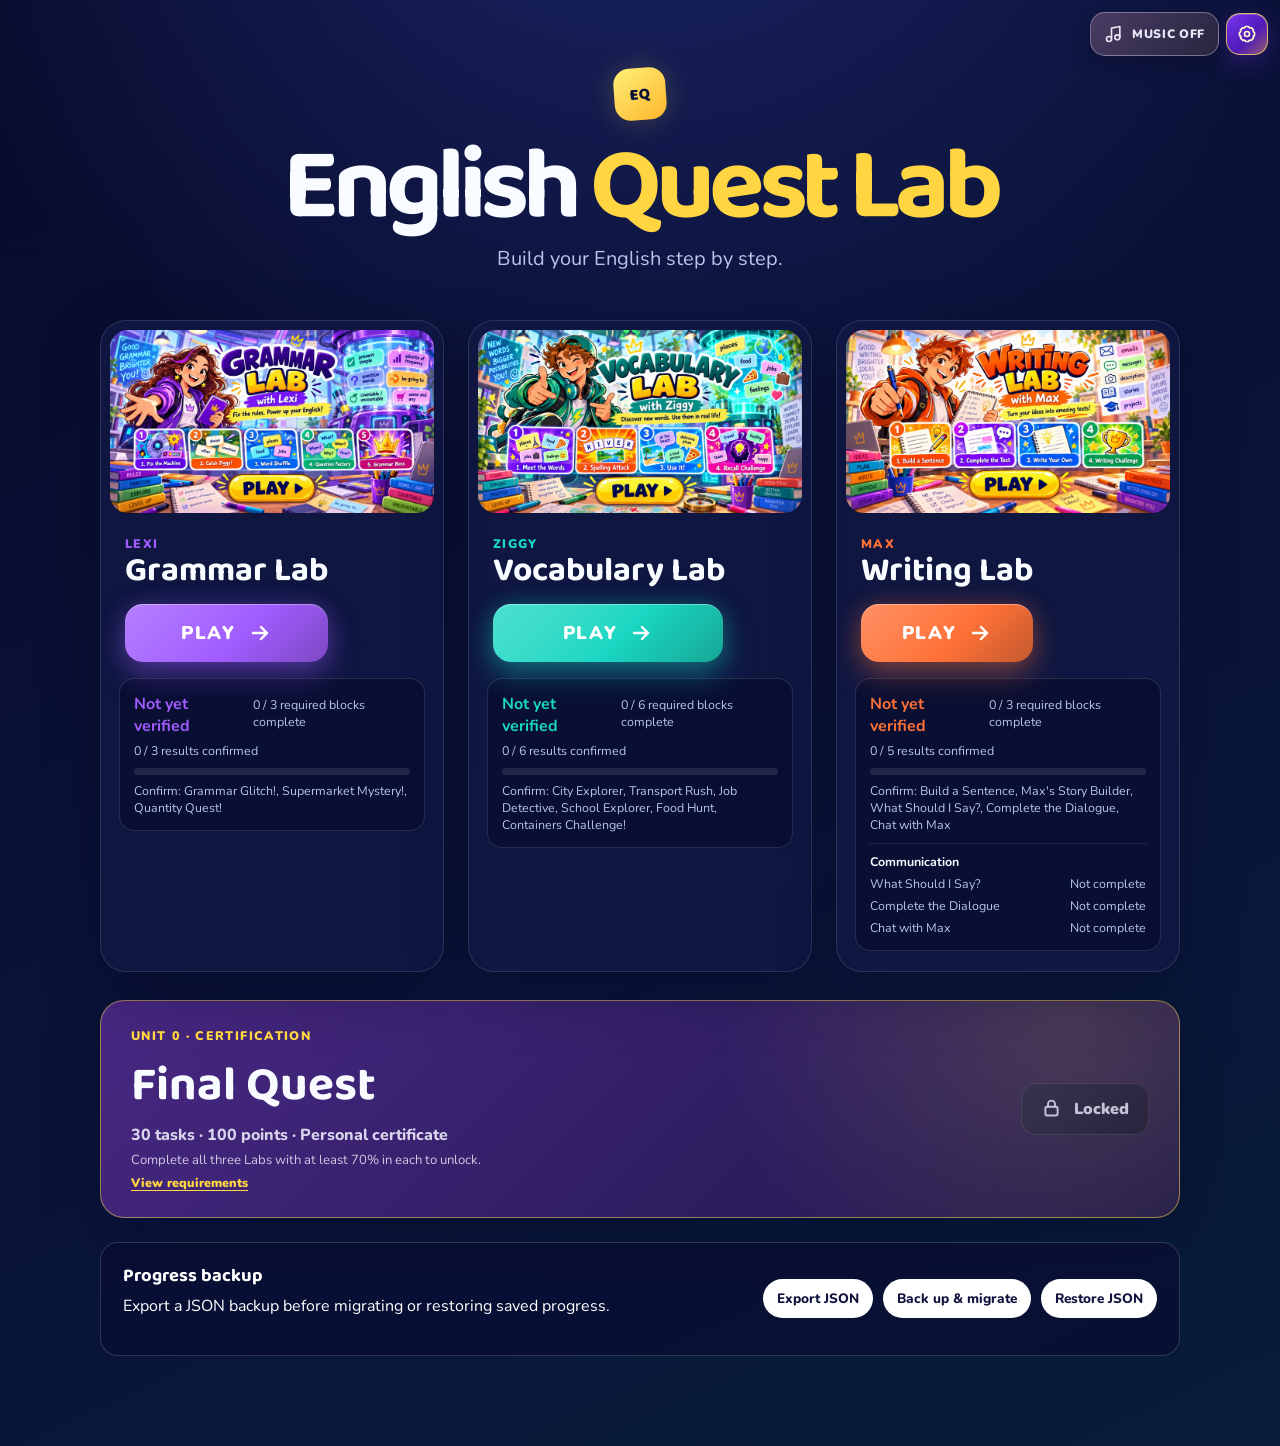
==== index.html @ 0bf2038b "Publish English Quest Lab Unit 0" ====
<!doctype html>
<html lang="en">
<head>
  <meta charset="utf-8">
  <meta name="viewport" content="width=device-width, initial-scale=1">
  <meta name="theme-color" content="#090d32">
  <meta name="description" content="English Quest Lab — build your English step by step.">
  <title>English Quest Lab</title>
  <link rel="preconnect" href="https://fonts.googleapis.com">
  <link rel="preconnect" href="https://fonts.gstatic.com" crossorigin>
  <link href="https://fonts.googleapis.com/css2?family=Baloo+2:wght@600;700;800&family=Nunito:wght@600;700;800&display=swap" rel="stylesheet">
  <link rel="stylesheet" href="styles.css">
  <link rel="stylesheet" href="navigation.css">
</head>
<body class="home-page">
  <main class="home-shell">
    <header class="home-heading">
      <span class="brand-mark" aria-hidden="true">EQ</span>
      <h1>English <span>Quest Lab</span></h1>
      <p>Build your English step by step.</p>
    </header>

    <section class="lab-grid" aria-label="English learning labs">
      <a class="lab-card grammar" href="grammar.html">
        <div class="lab-image"><img src="assets/images/grammar-lab.jpg" alt="Grammar Lab with Lexi" width="1672" height="941"></div>
        <div class="lab-card-body"><div><p>Lexi</p><h2>Grammar Lab</h2><span class="lab-play-button">PLAY <svg viewBox="0 0 24 24" aria-hidden="true"><path d="M5 12h14M13 6l6 6-6 6"/></svg></span></div></div>
      </a>
      <a class="lab-card vocabulary" href="vocabulary.html">
        <div class="lab-image"><img src="assets/images/vocabulary-lab.jpg" alt="Vocabulary Lab with Ziggy" width="1672" height="941"></div>
        <div class="lab-card-body"><div><p>Ziggy</p><h2>Vocabulary Lab</h2><span class="lab-play-button">PLAY <svg viewBox="0 0 24 24" aria-hidden="true"><path d="M5 12h14M13 6l6 6-6 6"/></svg></span></div></div>
      </a>
      <a class="lab-card writing" href="writing.html">
        <div class="lab-image"><img src="assets/images/writing-lab.jpg" alt="Writing Lab with Max" width="1672" height="941"></div>
        <div class="lab-card-body"><div><p>Max</p><h2>Writing Lab</h2><span class="lab-play-button">PLAY <svg viewBox="0 0 24 24" aria-hidden="true"><path d="M5 12h14M13 6l6 6-6 6"/></svg></span></div></div>
      </a>
    </section>
    <section class="final-quest-entry" aria-labelledby="final-quest-title">
      <div class="final-quest-copy">
        <p>Unit 0 · Certification</p>
        <h2 id="final-quest-title">Final Quest</h2>
        <div class="final-status" data-final-status>
          <span class="final-summary">30 tasks · 100 points · Personal certificate</span>
          <small data-final-note>Checking laboratory progress…</small>
          <a class="final-requirements" data-final-requirements href="final-quest.html" hidden>View requirements</a>
        </div>
      </div>
      <a class="final-quest-action" data-final-action href="final-quest.html">Open Final Quest <span aria-hidden="true">→</span></a>
    </section>
    <section class="progress-data-tools" aria-labelledby="progress-data-title">
      <div><h2 id="progress-data-title">Progress backup</h2><p>Export a JSON backup before migrating or restoring saved progress.</p><small data-progress-data-status aria-live="polite"></small></div>
      <div class="progress-data-actions"><button type="button" data-nav-plain data-progress-export>Export JSON</button><button type="button" data-nav-plain data-progress-migrate>Back up &amp; migrate</button><label>Restore JSON<input type="file" accept="application/json,.json" data-progress-import></label></div>
    </section>
  </main>
  <script src="music-control.js"></script>
  <script src="navigation.js"></script>
  <script src="progress-data.js"></script>
  <script src="unit0-readiness.js"></script>
  <script src="home-readiness.js"></script>
</body>
</html>
---- styles.css ----
:root {
  --ink: #f8fbff;
  --muted: #b9c4e7;
  --night: #090d32;
  --panel: #111944;
  --line: rgba(255,255,255,.12);
  --yellow: #ffd541;
  --purple: #a15cff;
  --teal: #19d7c2;
  --blue: #398cff;
  --orange: #ff7137;
  --radius: 26px;
  --shadow: 0 22px 60px rgba(0,0,25,.28);
}

* { box-sizing: border-box; }
html { scroll-behavior: smooth; }
body { margin: 0; min-width: 320px; min-height: 100vh; color: var(--ink); background: radial-gradient(circle at 50% -20%, #1d286e 0%, transparent 42%), linear-gradient(155deg, #080b2b, #0a143b 60%, #071d37); font-family: "Nunito", system-ui, sans-serif; }
body::before { content: ""; position: fixed; inset: 0; pointer-events: none; opacity: .16; background-image: linear-gradient(rgba(255,255,255,.035) 1px, transparent 1px), linear-gradient(90deg, rgba(255,255,255,.035) 1px, transparent 1px); background-size: 48px 48px; mask-image: linear-gradient(black, transparent 80%); }
a { color: inherit; }
button { font: inherit; }
.shell { width: min(1120px, calc(100% - 40px)); margin-inline: auto; }
h1, h2, h3, p { margin-top: 0; }
h1, h2, h3 { font-family: "Baloo 2", system-ui, sans-serif; }

/* Home */
.home-shell { position: relative; width: min(1080px, calc(100% - 40px)); margin-inline: auto; padding: 68px 0 90px; }
.home-heading { margin-bottom: 48px; text-align: center; }
.brand-mark { display: grid; place-items: center; width: 52px; aspect-ratio: 1; margin: 0 auto 18px; border-radius: 16px; color: #0a123a; background: linear-gradient(145deg, #fff078, #ffb62c); box-shadow: 0 0 28px rgba(255,213,65,.2); font-family: "Baloo 2", sans-serif; font-weight: 900; transform: rotate(-4deg); }
.home-heading h1 { margin-bottom: 7px; font-size: clamp(3.6rem, 8vw, 6.4rem); line-height: .98; letter-spacing: -.06em; }
.home-heading h1 span { color: var(--yellow); }
.home-heading p { margin-bottom: 0; color: var(--muted); font-size: clamp(1rem, 2vw, 1.25rem); }
.lab-grid { display: grid; grid-template-columns: repeat(3, minmax(0,1fr)); gap: 24px; }
.lab-card { --accent: var(--purple); overflow: hidden; border: 1px solid var(--line); border-radius: var(--radius); color: var(--ink); background: rgba(17,25,68,.78); box-shadow: var(--shadow); text-decoration: none; transition: transform .25s ease, border-color .25s ease, box-shadow .25s ease; }
.lab-card.vocabulary { --accent: var(--teal); }
.lab-card.spelling { --accent: var(--blue); }
.lab-card.writing { --accent: var(--orange); }
.lab-card:hover { transform: translateY(-6px); border-color: color-mix(in srgb, var(--accent) 55%, white 12%); box-shadow: 0 28px 65px rgba(0,0,28,.36), 0 0 26px color-mix(in srgb, var(--accent) 15%, transparent); }
.lab-image { margin: 9px 9px 0; overflow: hidden; border-radius: 18px; background: #080d31; }
.lab-image img { display: block; width: 100%; height: auto; aspect-ratio: 1672 / 941; object-fit: contain; }
.lab-card-body { display: flex; align-items: center; justify-content: space-between; gap: 20px; padding: 22px 24px 24px; }
.lab-card-body p { margin-bottom: 2px; color: var(--accent); font-size: .78rem; font-weight: 900; text-transform: uppercase; letter-spacing: .11em; }
.lab-card-body h2 { margin-bottom: 0; font-size: clamp(1.55rem, 3vw, 2.1rem); line-height: 1.05; }
.open-arrow { display: grid; place-items: center; flex: 0 0 46px; width: 46px; aspect-ratio: 1; border-radius: 14px; color: #071033; background: var(--accent); font-size: 1.45rem; font-weight: 900; transition: transform .25s ease; }
.lab-card:hover .open-arrow { transform: translateX(4px); }
.lab-readiness { margin: -8px 18px 20px; padding: 14px; border: 1px solid rgba(255,255,255,.12); border-radius: 15px; background: rgba(5,9,38,.48); }
.lab-readiness>div:first-child { display: flex; align-items: baseline; justify-content: space-between; gap: 12px; }
.lab-readiness strong { color: var(--accent); }
.lab-readiness span, .lab-readiness small { color: var(--muted); font-size: .78rem; }
.lab-readiness small { display: block; margin-top: 7px; }
.lab-readiness .confirmed-count { display: block; margin-top: 5px; }
.readiness-track { height: 7px; margin-top: 9px; overflow: hidden; border-radius: 99px; background: rgba(255,255,255,.1); }
.readiness-track i { display: block; height: 100%; border-radius: inherit; background: var(--accent); }
.lab-readiness.is-ready { border-color: rgba(76,232,198,.42); }
.communication-readiness { display: grid; gap: 5px; margin-top: 10px; padding-top: 9px; border-top: 1px solid rgba(255,255,255,.1); }
.communication-readiness>b { color: var(--ink); font-size: .78rem; }
.communication-readiness>span { display: flex; justify-content: space-between; gap: 10px; }
.communication-readiness i, .communication-readiness em { font-style: normal; }
.communication-readiness .is-confirmed em { color: #4ce8c6; }
.communication-readiness .needs-confirmation em { color: #ffd36a; }
.final-quest-entry { display: flex; align-items: center; justify-content: space-between; gap: 28px; margin-top: 28px; padding: 26px 30px; border: 1px solid rgba(255,216,77,.5); border-radius: 24px; background: radial-gradient(circle at 90% 10%, rgba(255,216,77,.16), transparent 35%), linear-gradient(135deg, rgba(80,43,139,.9), rgba(30,23,76,.96)); box-shadow: var(--shadow); }
.final-quest-entry p { margin: 0 0 3px; color: var(--yellow); font-size: .78rem; font-weight: 900; letter-spacing: .11em; text-transform: uppercase; }
.final-quest-entry h2 { margin: 0; font-size: clamp(2rem,4vw,3rem); }
.final-quest-entry .final-status { display: grid; justify-items: start; gap: 5px; color: #d9d5ed; }
.final-summary { font-weight: 800; }
.final-status small { color: #cfc8e4; font-size: .82rem; }
.final-status small.is-unlocked { color: #78f2d4; font-weight: 900; }
.final-requirements { color: var(--yellow); font-size: .78rem; font-weight: 900; text-underline-offset: 3px; }
.final-quest-entry>.final-quest-action { display: inline-flex; align-items: center; justify-content: center; gap: 12px; flex: 0 0 auto; min-height: 52px; padding: 14px 20px; border-radius: 15px; color: #24133f; background: linear-gradient(135deg,var(--yellow),var(--orange)); box-shadow: 0 12px 28px rgba(255,174,58,.22); font-weight: 900; text-decoration: none; transition: transform .18s ease, filter .18s ease, box-shadow .18s ease; }
.final-quest-action svg { width: 21px; height: 21px; fill: none; stroke: currentColor; stroke-width: 2.2; stroke-linecap: round; stroke-linejoin: round; }
.final-quest-entry>.final-quest-action:not(.is-locked):hover { transform: translateY(-2px) scale(1.025); filter: brightness(1.08); box-shadow: 0 16px 34px rgba(255,174,58,.32); }
.final-quest-entry>.final-quest-action.is-locked { cursor: not-allowed; color: #c6c1d5; background: linear-gradient(135deg,#38324f,#29243d); box-shadow: inset 0 0 0 1px rgba(255,255,255,.1); }

/* Lab pages */
.lab-page { --theme: var(--purple); background: radial-gradient(circle at 65% 0%, color-mix(in srgb, var(--theme) 18%, transparent), transparent 35%), linear-gradient(155deg, #080b2b, #0b1439 65%, #071b34); }
.theme-vocabulary { --theme: var(--teal); }
.theme-spelling { --theme: var(--blue); }
.theme-writing { --theme: var(--orange); }
.lab-nav { position: relative; z-index: 2; display: flex; justify-content: space-between; align-items: center; padding-block: 22px; }
.nav-button, .home-button { display: inline-flex; align-items: center; justify-content: center; gap: 8px; min-height: 46px; padding: 0 17px; border: 1px solid var(--line); border-radius: 14px; background: rgba(255,255,255,.055); font-weight: 800; text-decoration: none; transition: background .2s ease, transform .2s ease; }
.nav-button:hover, .home-button:hover { transform: translateY(-2px); background: rgba(255,255,255,.1); }
.home-button { color: var(--theme); }
.lab-shell { padding: 38px 0 90px; }
.lab-hero { display: grid; grid-template-columns: minmax(0,1.22fr) minmax(280px,.78fr); align-items: center; gap: clamp(32px, 6vw, 72px); }
.lab-cover { overflow: hidden; padding: 8px; border: 1px solid color-mix(in srgb, var(--theme) 42%, white 10%); border-radius: 27px; background: rgba(255,255,255,.05); box-shadow: var(--shadow), 0 0 42px color-mix(in srgb, var(--theme) 12%, transparent); }
.lab-cover img { display: block; width: 100%; height: auto; aspect-ratio: 1672 / 941; border-radius: 19px; object-fit: contain; background: #080d31; }
.lab-character-stage { position: relative; display: grid; place-items: end center; min-height: 500px; isolation: isolate; }
.lab-character-stage::before { content: ""; position: absolute; z-index: -1; left: 8%; right: 8%; bottom: 3%; height: 58%; border: 1px solid color-mix(in srgb, var(--theme) 35%, transparent); border-radius: 46% 54% 20% 20%; background: radial-gradient(circle at 50% 70%, color-mix(in srgb, var(--theme) 26%, transparent), transparent 67%); box-shadow: 0 0 65px color-mix(in srgb, var(--theme) 15%, transparent); }
.lab-character-stage > img { display: block; width: auto; max-width: 100%; height: min(500px, 48vw); object-fit: contain; filter: drop-shadow(0 24px 30px rgba(0,0,25,.42)); }
.lab-character-bubble { position: absolute; z-index: 2; top: 5%; right: 0; width: min(245px, 46%); padding: 15px 17px; border: 1px solid color-mix(in srgb, var(--theme) 48%, white 8%); border-radius: 20px 20px 20px 5px; background: rgba(12,18,58,.92); box-shadow: 0 16px 38px rgba(0,0,25,.28), 0 0 24px color-mix(in srgb, var(--theme) 12%, transparent); backdrop-filter: blur(8px); }
.lab-character-bubble::after { content: ""; position: absolute; left: 18px; bottom: -8px; width: 15px; height: 15px; border-right: 1px solid color-mix(in srgb, var(--theme) 48%, white 8%); border-bottom: 1px solid color-mix(in srgb, var(--theme) 48%, white 8%); background: rgba(12,18,58,.92); transform: rotate(45deg); }
.lab-character-bubble span { color: var(--theme); font-size: .68rem; font-weight: 900; text-transform: uppercase; letter-spacing: .11em; }
.lab-character-bubble p { margin: 3px 0 0; color: #fff; font-family: "Baloo 2", sans-serif; font-size: 1rem; font-weight: 700; line-height: 1.3; }
.lab-guide, .section-title > p, .activity-heading p { margin-bottom: 7px; color: var(--theme); font-size: .77rem; font-weight: 900; text-transform: uppercase; letter-spacing: .13em; }
.lab-title h1 { margin-bottom: 14px; font-size: clamp(3.4rem, 7vw, 6rem); line-height: .93; letter-spacing: -.06em; }
.lab-title > p:last-child { max-width: 420px; margin-bottom: 0; color: var(--muted); font-size: 1.06rem; line-height: 1.65; }
.units-section { margin-top: 80px; }
.section-title { margin-bottom: 25px; }
.section-title h2 { margin-bottom: 0; font-size: clamp(2.2rem, 4vw, 3.3rem); line-height: 1; }
.unit-grid { display: grid; grid-template-columns: repeat(3, minmax(0,1fr)); gap: 15px; }
.unit-card { display: grid; grid-template-columns: 48px 1fr auto; align-items: center; gap: 13px; min-height: 88px; padding: 14px; border: 1px solid color-mix(in srgb, var(--theme) 38%, transparent); border-radius: 19px; color: var(--ink); background: rgba(17,25,68,.72); text-align: left; cursor: pointer; transition: transform .2s ease, border-color .2s ease, background .2s ease; }
.unit-card:not(:disabled):hover { transform: translateY(-3px); border-color: var(--theme); }
.unit-card.is-selected { border-color: var(--theme); background: color-mix(in srgb, var(--theme) 13%, #111944); box-shadow: 0 0 25px color-mix(in srgb, var(--theme) 12%, transparent); }
.unit-index { display: grid; place-items: center; width: 48px; aspect-ratio: 1; border-radius: 14px; color: #071033; background: var(--theme); font-family: "Baloo 2", sans-serif; font-size: 1.4rem; font-weight: 900; }
.unit-card small, .unit-card strong { display: block; }
.unit-card small { color: var(--muted); font-size: .66rem; text-transform: uppercase; letter-spacing: .08em; }
.unit-card strong { margin-top: 2px; font-family: "Baloo 2", sans-serif; font-size: 1rem; }
.unit-action { color: var(--theme); font-size: .76rem; font-weight: 900; text-transform: uppercase; }
.unit-card.is-locked { opacity: .52; cursor: not-allowed; }
.unit-card.is-locked .unit-index { color: var(--muted); background: rgba(255,255,255,.1); }
.activity-panel { scroll-margin-top: 22px; margin-top: 24px; min-height: 116px; padding: 24px; border: 1px dashed rgba(255,255,255,.15); border-radius: 23px; background: rgba(10,15,50,.42); }
.panel-prompt { display: flex; align-items: center; justify-content: center; gap: 12px; min-height: 66px; color: var(--muted); text-align: center; }
.panel-prompt span { color: var(--theme); font-size: 1.5rem; }
.panel-prompt p { margin: 0; }
.activity-panel.is-open { border-style: solid; border-color: color-mix(in srgb, var(--theme) 32%, transparent); background: rgba(17,25,68,.68); }
.activity-heading { display: flex; justify-content: space-between; align-items: center; gap: 20px; margin-bottom: 20px; }
.activity-heading h2 { margin-bottom: 0; font-size: clamp(1.7rem, 4vw, 2.5rem); }
.unit-state { padding: 7px 11px; border-radius: 999px; color: var(--theme); background: color-mix(in srgb, var(--theme) 12%, transparent); font-size: .7rem; font-weight: 900; text-transform: uppercase; letter-spacing: .08em; }
.empty-state { display: flex; align-items: center; gap: 17px; padding: 23px; border: 1px solid var(--line); border-radius: 18px; background: rgba(6,10,39,.44); }
.empty-state > span { display: grid; place-items: center; flex: 0 0 48px; width: 48px; aspect-ratio: 1; border-radius: 14px; color: var(--theme); background: color-mix(in srgb, var(--theme) 10%, transparent); font-size: 1.6rem; }
.empty-state h3 { margin-bottom: 4px; font-size: 1.18rem; }
.empty-state p { margin-bottom: 0; color: var(--muted); line-height: 1.5; }
.activity-list { display: grid; gap: 12px; }
.activity-card { display: grid; grid-template-columns: auto 1fr auto; align-items: center; gap: 15px; padding: 18px; border: 1px solid var(--line); border-radius: 16px; text-decoration: none; }

/* Vocabulary mission catalogue */
.theme-vocabulary { min-width: 0; }
.theme-vocabulary .activity-panel.has-mission-grid { padding: clamp(18px, 3vw, 30px); background: radial-gradient(circle at 100% 0%, rgba(25,215,194,.12), transparent 34%), rgba(17,25,68,.72); }
.mission-heading { margin-bottom: 24px; }
.mission-grid { display: grid; grid-template-columns: repeat(3, minmax(0, 1fr)); gap: 18px; }
.mission-card { position: relative; display: grid; grid-template-columns: minmax(0, 1fr) 112px; grid-template-areas: "top top" "topic character" "title character" "wordcount character" "stages stages" "footer footer"; gap: 8px 16px; min-height: 332px; overflow: hidden; padding: 20px; border: 1px solid rgba(25,215,194,.3); border-radius: 22px; color: var(--ink); background: linear-gradient(145deg, rgba(16,61,75,.84), rgba(12,24,66,.96) 62%); box-shadow: inset 0 1px rgba(255,255,255,.06), 0 16px 34px rgba(0,0,30,.22); text-decoration: none; }
.mission-card::before { content: ""; position: absolute; inset: auto -45px -70px auto; width: 180px; aspect-ratio: 1; border-radius: 50%; background: rgba(25,215,194,.1); filter: blur(2px); pointer-events: none; }
.mission-card.is-available { z-index: 0; cursor: pointer; border-color: rgba(43,255,196,.68); background: linear-gradient(145deg, rgba(14,93,89,.9), rgba(12,31,70,.97) 64%); transition: transform .22s ease, border-color .22s ease, box-shadow .22s ease; }
.mission-card.is-available > * { pointer-events: none; }
.mission-card.is-available:hover { transform: translateY(-5px); border-color: #5dffd5; box-shadow: 0 20px 42px rgba(0,0,30,.32), 0 0 28px rgba(25,215,194,.18); }
.mission-card.is-locked { opacity: .78; }
.mission-card-top { grid-area: top; display: flex; align-items: center; justify-content: space-between; gap: 10px; }
.mission-number { color: #72ffe1; font-size: .67rem; font-weight: 900; text-transform: uppercase; letter-spacing: .11em; }
.mission-status { display: inline-flex; align-items: center; gap: 6px; padding: 6px 9px; border-radius: 999px; font-size: .62rem; font-weight: 900; text-transform: uppercase; letter-spacing: .06em; }
.mission-status::before { content: ""; width: 7px; aspect-ratio: 1; border-radius: 50%; background: currentColor; box-shadow: 0 0 9px currentColor; }
.mission-status.is-coming-soon { color: #aebbdc; background: rgba(255,255,255,.07); }
.mission-status.is-ready { color: #64ffb7; background: rgba(40,255,151,.11); }
.mission-status.is-completed { color: #ffe36d; background: rgba(255,213,65,.12); }
.mission-status.is-progress { color: #70f4ff; background: rgba(33,217,255,.13); }
.mission-status.is-not-started { color: #ffce69; background: rgba(255,170,45,.14); }
.mission-card.is-mission-open { border-width: 2px; box-shadow: 0 18px 38px rgba(0,0,30,.3), 0 0 24px rgba(255,190,58,.12); }
.mission-card.is-mission-open::after { content: "Mission available"; position: absolute; right: 16px; bottom: 13px; color: rgba(255,225,132,.22); font-size: .58rem; font-weight: 900; letter-spacing: .09em; text-transform: uppercase; pointer-events: none; }
.mission-card.is-mission-complete { opacity: 1; border-color: rgba(255,225,103,.58); }
.mission-card.is-mission-complete[data-mission-launch] { pointer-events: auto; cursor: pointer; }
.mission-character { grid-area: character; position: relative; z-index: 1; display: grid; align-items: end; justify-items: center; min-height: 118px; }
.mission-character::before { content: ""; position: absolute; z-index: -1; bottom: 2px; width: 105px; height: 70px; border-radius: 50%; background: radial-gradient(circle, rgba(25,215,194,.3), transparent 68%); }
.mission-character img { display: block; width: 108px; height: 138px; object-fit: contain; object-position: center bottom; filter: drop-shadow(0 12px 12px rgba(0,0,24,.38)); }
.mission-topic { grid-area: topic; align-self: end; color: #69fadd; font-size: .72rem; font-weight: 900; text-transform: uppercase; letter-spacing: .08em; }
.mission-title { grid-area: title; align-self: start; font-family: "Baloo 2", sans-serif; font-size: clamp(1.35rem, 2.4vw, 1.8rem); line-height: 1.04; }
.mission-word-count { grid-area: wordcount; width:fit-content; padding:5px 8px; border-radius:999px; color:#ffe36d; background:rgba(255,213,65,.11); font-size:.65rem; font-weight:900; text-transform:uppercase; }
.mission-stages { grid-area: stages; display: flex; flex-wrap: wrap; gap: 6px; align-content: start; margin-top: 7px; }
.mission-stages > span { display: grid; gap: 1px; padding: 5px 8px; border: 1px solid rgba(105,250,221,.18); border-radius: 12px; color: #c9f8ef; background: rgba(4,24,48,.38); font-size: .64rem; font-weight: 800; }
.mission-stages > span.is-stage-complete { border-color:rgba(255,227,109,.58); color:#ffe36d; background:rgba(255,213,65,.1); }
.mission-stages > span.is-stage-complete::before { content:"✓"; margin-right:3px; }
.mission-stages b { font: inherit; }
.mission-stages small { color: #8ebdb7; font-size: .52rem; font-weight: 800; }
.mission-card-footer { grid-area: footer; z-index: 1; display: flex; align-items: end; justify-content: space-between; gap: 12px; min-height: 28px; margin-top: 6px; }
.mission-description { grid-column: 1 / -1; color: #d8ddf3; font-size: .86rem; line-height: 1.4; }
.theme-writing .activity-panel.has-mission-grid { padding: clamp(18px, 3vw, 30px); background: radial-gradient(circle at 100% 0%, rgba(255,146,69,.16), transparent 34%), rgba(31,19,69,.78); }
.theme-writing .mission-card { border-color: rgba(255,190,68,.38); background: linear-gradient(145deg, rgba(106,42,95,.92), rgba(30,22,72,.97) 66%); }
.theme-writing .mission-card.is-available { border-color: rgba(255,174,65,.72); }
.theme-grammar .activity-panel.has-mission-grid { padding: clamp(18px, 3vw, 30px); background: radial-gradient(circle at 100% 0%, rgba(169,83,255,.18), transparent 34%), rgba(35,20,75,.78); }
.theme-grammar .mission-card { border-color: rgba(188,117,255,.5); background: linear-gradient(145deg, rgba(84,37,135,.94), rgba(30,22,72,.98) 68%); }
.theme-grammar .mission-card.is-mission-open { border-color: rgba(255,197,71,.82); box-shadow: 0 18px 38px rgba(0,0,30,.32), 0 0 28px rgba(165,77,255,.2); }
.theme-grammar .mission-topic,.theme-grammar .mission-action,.theme-grammar .mission-progress-count { color: #ffd667; }
.theme-writing .mission-topic,.theme-writing .mission-action,.theme-writing .mission-progress-count { color: #ffbf55; }
.writing-cover-mark { width: 128px; height: 82px; margin-bottom: 8px; border-radius: 16px; object-fit: cover; box-shadow: 0 10px 28px rgba(0,0,30,.3); }
.mission-best { color: #ffe36d; font-size: .68rem; font-weight: 900; }
.mission-progress-count { color:#c8d8f5; font-size:.66rem; font-weight:900; }
.mission-action { min-height: 38px; margin-left: auto; display: inline-flex; align-items: center; justify-content: center; padding: 8px 12px; border-radius: 12px; color: #082d35; background: linear-gradient(135deg,#6dffe0,#20d9c4); box-shadow: 0 8px 18px rgba(25,215,194,.18); font-size: .72rem; font-weight: 900; text-transform: uppercase; letter-spacing: .05em; }
.theme-grammar .mission-action { color: #281244; background: linear-gradient(135deg,#ffe169,#ffb43e); box-shadow: 0 8px 18px rgba(255,180,62,.2); }
.mission-card.is-locked .mission-action { color: #9aa8cd; }
.legacy-lab-redirect { display: grid; grid-template-columns: minmax(220px,.65fr) minmax(280px,1fr); align-items: center; gap: 38px; min-height: 100vh; padding-block: 50px; }
.legacy-lab-redirect img { display: block; width: 100%; max-height: 520px; object-fit: contain; filter: drop-shadow(0 24px 30px rgba(0,0,25,.42)); }
.legacy-lab-redirect h1 { margin-bottom: 10px; font-size: clamp(3rem,7vw,5.5rem); line-height: .95; }
.legacy-lab-redirect p:not(.lab-guide) { color: var(--muted); font-size: 1.05rem; }
.legacy-lab-redirect .nav-button { width: fit-content; color: #071033; background: var(--teal); }
@media (max-width: 820px) {
  .home-shell { padding-top: 52px; }
  .home-heading { margin-bottom: 36px; }
  .lab-grid { grid-template-columns: repeat(2,minmax(0,1fr)); gap: 18px; }
  .lab-card-body { padding: 18px; }
  .open-arrow { width: 40px; }
  .lab-hero { grid-template-columns: 1fr; gap: 32px; }
  .lab-title { max-width: 660px; }
  .lab-cover { max-width: 720px; }
  .lab-character-stage { justify-self: center; width: min(100%, 680px); min-height: 430px; }
  .lab-character-stage > img { height: min(430px, 70vw); }
  .units-section { margin-top: 62px; }
  .unit-grid { grid-template-columns: 1fr; }
  .mission-grid { grid-template-columns: 1fr; }
}

@media (min-width: 821px) and (max-width: 1080px) {
  .mission-grid { grid-template-columns: repeat(2,minmax(0,1fr)); }
}

@media (max-width: 620px) {
  .shell, .home-shell { width: min(100% - 24px, 540px); }
  .home-shell { padding-block: 40px 64px; }
  .home-heading h1 { font-size: clamp(3.25rem, 16vw, 4.6rem); }
  .lab-grid { grid-template-columns: 1fr; }
  .final-quest-entry { align-items: stretch; flex-direction: column; padding: 22px 18px; }
  .final-quest-entry>.final-quest-action { width: 100%; justify-content: center; }
  .lab-card-body h2 { font-size: 1.7rem; }
  .lab-nav { padding-block: 14px; }
  .nav-button, .home-button { min-height: 42px; padding-inline: 14px; }
  .lab-shell { padding-top: 20px; }
  .lab-hero { gap: 26px; }
  .lab-cover { padding: 5px; border-radius: 20px; }
  .lab-cover img { border-radius: 14px; }
  .lab-character-stage { min-height: 285px; }
  .lab-character-stage > img { height: min(300px, 80vw); max-width: 78%; }
  .lab-character-bubble { top: 2%; right: 1%; width: min(190px, 45%); padding: 10px 12px; border-radius: 15px 15px 15px 4px; }
  .lab-character-bubble p { font-size: .78rem; }
  .lab-title h1 { font-size: 3.45rem; }
  .units-section { margin-top: 52px; }
  .unit-card { min-height: 80px; }
  .activity-panel { padding: 17px; }
  .activity-heading { align-items: flex-start; }
  .empty-state { align-items: flex-start; padding: 18px; }
  .mission-card { grid-template-columns: minmax(0, 1fr) 84px; min-height: 288px; padding: 16px; }
  .mission-character img { width: 84px; height: 112px; }
  .mission-character::before { width: 82px; height: 54px; }
  .mission-stages > span { font-size: .59rem; }
  .mission-card-footer { align-items: flex-start; flex-direction: column; }
  .mission-action { margin-left: 0; }
  .legacy-lab-redirect { grid-template-columns: 1fr; text-align: center; }
  .legacy-lab-redirect img { max-height: 300px; }
  .legacy-lab-redirect .nav-button { margin-inline: auto; }
}

@media (prefers-reduced-motion: reduce) {
  html { scroll-behavior: auto; }
  *, *::before, *::after { transition-duration: .001ms !important; scroll-behavior: auto !important; }
}

:focus-visible { outline: 3px solid var(--yellow); outline-offset: 4px; }
.progress-data-tools{max-width:1180px;margin:24px auto 0;padding:18px 22px;border:1px solid rgba(255,255,255,.16);border-radius:18px;display:flex;align-items:center;justify-content:space-between;gap:18px;background:rgba(9,13,50,.72);color:#fff}.progress-data-tools h2{margin:0;font-size:1.15rem}.progress-data-tools p{margin:4px 0}.progress-data-tools small{display:block;min-height:1.2em;color:#d9ddff}.progress-data-actions{display:flex;align-items:center;gap:10px;flex-wrap:wrap}.progress-data-actions button,.progress-data-actions label{border:0;border-radius:999px;padding:10px 14px;background:#fff;color:#11133e;font:800 .85rem Nunito,sans-serif;cursor:pointer}.progress-data-actions input{position:absolute;width:1px;height:1px;opacity:0}@media(max-width:720px){.progress-data-tools{align-items:stretch;flex-direction:column}}
---- navigation.css ----
:root {
  --nav-gold: #ffd84d;
  --nav-gold-2: #ffad32;
  --nav-purple: #9b55ff;
  --nav-purple-2: #6b31d4;
  --nav-cyan: #30e4d0;
  --nav-cyan-2: #10afbd;
  --nav-dark: #17103e;
}

.nav-home.nav-home,
.nav-back.nav-back,
.nav-next.nav-next {
  display: inline-flex !important;
  align-items: center;
  justify-content: center;
  gap: 10px;
  min-height: 52px;
  padding: 11px 20px;
  border: 0;
  border-radius: 16px;
  font-family: "Nunito", sans-serif;
  font-size: .92rem;
  font-weight: 1000;
  line-height: 1;
  letter-spacing: .055em;
  text-decoration: none;
  text-transform: uppercase;
  cursor: pointer;
  touch-action: manipulation;
  transition: transform .18s ease, filter .18s ease, box-shadow .18s ease, opacity .18s ease;
}

.nav-home.nav-home {
  color: #27183d;
  background: linear-gradient(135deg, #fff07a, var(--nav-gold) 46%, var(--nav-gold-2));
  box-shadow: 0 10px 26px rgba(255, 190, 55, .28), 0 0 18px rgba(255, 216, 77, .18), inset 0 1px rgba(255,255,255,.62);
}

.nav-back.nav-back {
  color: #fff;
  background: linear-gradient(135deg, #ba78ff, var(--nav-purple) 42%, var(--nav-purple-2));
  box-shadow: 0 10px 25px rgba(111, 49, 212, .34), 0 0 16px rgba(155, 85, 255, .18), inset 0 1px rgba(255,255,255,.28);
}

.nav-next.nav-next {
  min-width: 142px;
  color: #072d35;
  background: linear-gradient(135deg, #7affea, var(--nav-cyan) 44%, var(--nav-cyan-2));
  box-shadow: 0 11px 28px rgba(32, 213, 203, .3), 0 0 17px rgba(48, 228, 208, .2), inset 0 1px rgba(255,255,255,.5);
}

.glitch-page .nav-next.nav-next,
.food-quest-page:not(.containers-theme) .nav-next.nav-next {
  color: #fff;
  background: linear-gradient(135deg, #c991ff, var(--nav-purple) 48%, var(--nav-purple-2));
  box-shadow: 0 11px 28px rgba(111, 49, 212, .34), 0 0 17px rgba(155, 85, 255, .2);
}

.nav-home svg,
.nav-back svg {
  width: 21px;
  height: 21px;
  flex: 0 0 21px;
  fill: none;
  stroke: currentColor;
  stroke-width: 2.2;
  stroke-linecap: round;
  stroke-linejoin: round;
}

.nav-next::after {
  content: "→";
  font-size: 1.28em;
  line-height: .8;
  transition: transform .18s ease;
}

.nav-home:hover,
.nav-back:hover,
.nav-next:hover:not(:disabled) {
  transform: translateY(-2px) scale(1.035);
  filter: brightness(1.08) saturate(1.08);
}

.nav-home:hover { box-shadow: 0 14px 32px rgba(255,190,55,.38), 0 0 26px rgba(255,216,77,.26); }
.nav-back:hover { box-shadow: 0 14px 32px rgba(111,49,212,.44), 0 0 24px rgba(155,85,255,.25); }
.nav-next:hover:not(:disabled) { box-shadow: 0 15px 34px rgba(32,213,203,.4), 0 0 25px rgba(48,228,208,.28); }
.nav-next:hover:not(:disabled)::after { transform: translateX(3px); }

.nav-home:active,
.nav-back:active,
.nav-next:active:not(:disabled) {
  transform: translateY(1px) scale(.975);
  filter: brightness(.96);
  box-shadow: 0 5px 13px rgba(0,0,0,.26);
}

.nav-home:focus-visible,
.nav-back:focus-visible,
.nav-next:focus-visible {
  outline: 3px solid #fff;
  outline-offset: 3px;
}

.nav-next:disabled,
.nav-next[aria-disabled="true"] {
  color: rgba(218, 238, 240, .62);
  background: linear-gradient(135deg, #3f5962, #263d4a);
  box-shadow: inset 0 0 0 1px rgba(255,255,255,.1);
  filter: grayscale(.35);
  opacity: .62;
  cursor: not-allowed;
  transform: none;
}

.lab-play-button {
  display: inline-flex;
  align-items: center;
  justify-content: center;
  gap: 12px;
  width: min(230px, 100%);
  min-height: 58px;
  margin-top: 15px;
  padding: 12px 25px;
  border-radius: 18px;
  color: #fff;
  background: linear-gradient(135deg, color-mix(in srgb, var(--accent) 78%, white), var(--accent) 56%, color-mix(in srgb, var(--accent) 75%, #111));
  box-shadow: 0 13px 30px color-mix(in srgb, var(--accent) 34%, transparent), 0 0 23px color-mix(in srgb, var(--accent) 22%, transparent), inset 0 1px rgba(255,255,255,.34);
  font-size: 1.15rem;
  font-weight: 1000;
  letter-spacing: .09em;
  transition: transform .2s ease, filter .2s ease, box-shadow .2s ease;
}

.lab-play-button svg {
  width: 24px;
  height: 24px;
  fill: none;
  stroke: currentColor;
  stroke-width: 2.4;
  stroke-linecap: round;
  stroke-linejoin: round;
  transition: transform .2s ease;
}

.lab-card:hover .lab-play-button {
  transform: scale(1.045);
  filter: brightness(1.1) saturate(1.12);
  box-shadow: 0 16px 36px color-mix(in srgb, var(--accent) 42%, transparent), 0 0 31px color-mix(in srgb, var(--accent) 28%, transparent);
}
.lab-card:hover .lab-play-button svg { transform: translateX(4px); }
.lab-card:active .lab-play-button { transform: translateY(2px) scale(.98); filter: brightness(.96); }

@media (max-width: 720px) {
  .nav-home.nav-home,
  .nav-back.nav-back { min-height: 48px; padding: 10px 13px; font-size: .82rem; }
  .nav-next.nav-next { width: 100%; min-height: 52px; }
  .wm-nav { grid-template-columns: auto 1fr auto !important; }
  .wm-nav>p { display: none !important; }
  .help-nav { grid-template-columns: auto 1fr auto !important; }
  .help-sparks { display: none !important; }
  .transport-nav { grid-template-columns: auto 1fr auto !important; }
  .transport-nav .run-score { display: none !important; }
  .quest-nav,
  .game-nav { grid-template-columns: auto 1fr auto !important; }
  .quest-nav .spark-counter,
  .game-nav .spark-counter { display: none !important; }
}

@media (max-width: 460px) {
  html,
  body { overflow-x: hidden; }
  .nav-home.nav-home,
  .nav-back.nav-back { gap: 7px; padding-inline: 11px; border-radius: 14px; }
  .nav-home svg,
  .nav-back svg { width: 18px; height: 18px; flex-basis: 18px; }
  .lab-play-button { width: 100%; min-height: 56px; }
  .wm-nav,
  .help-nav,
  .transport-nav,
  .quest-nav,
  .game-nav { grid-template-columns: minmax(0, 1fr) minmax(0, 1fr) !important; }
  .wm-nav>div,
  .help-nav-title,
  .transport-nav .nav-title,
  .quest-nav-title,
  .game-nav .mission-title { display: none !important; }
  .wm-nav .nav-home,
  .wm-nav .nav-back,
  .help-nav .nav-home,
  .help-nav .nav-back,
  .transport-nav .nav-home,
  .transport-nav .nav-back,
  .quest-nav .nav-home,
  .quest-nav .nav-back,
  .game-nav .nav-home,
  .game-nav .nav-back { width: 100%; }
}

@media (prefers-reduced-motion: reduce) {
  .nav-home,
  .nav-back,
  .nav-next,
  .lab-play-button,
  .lab-play-button svg { transition: none !important; }
}
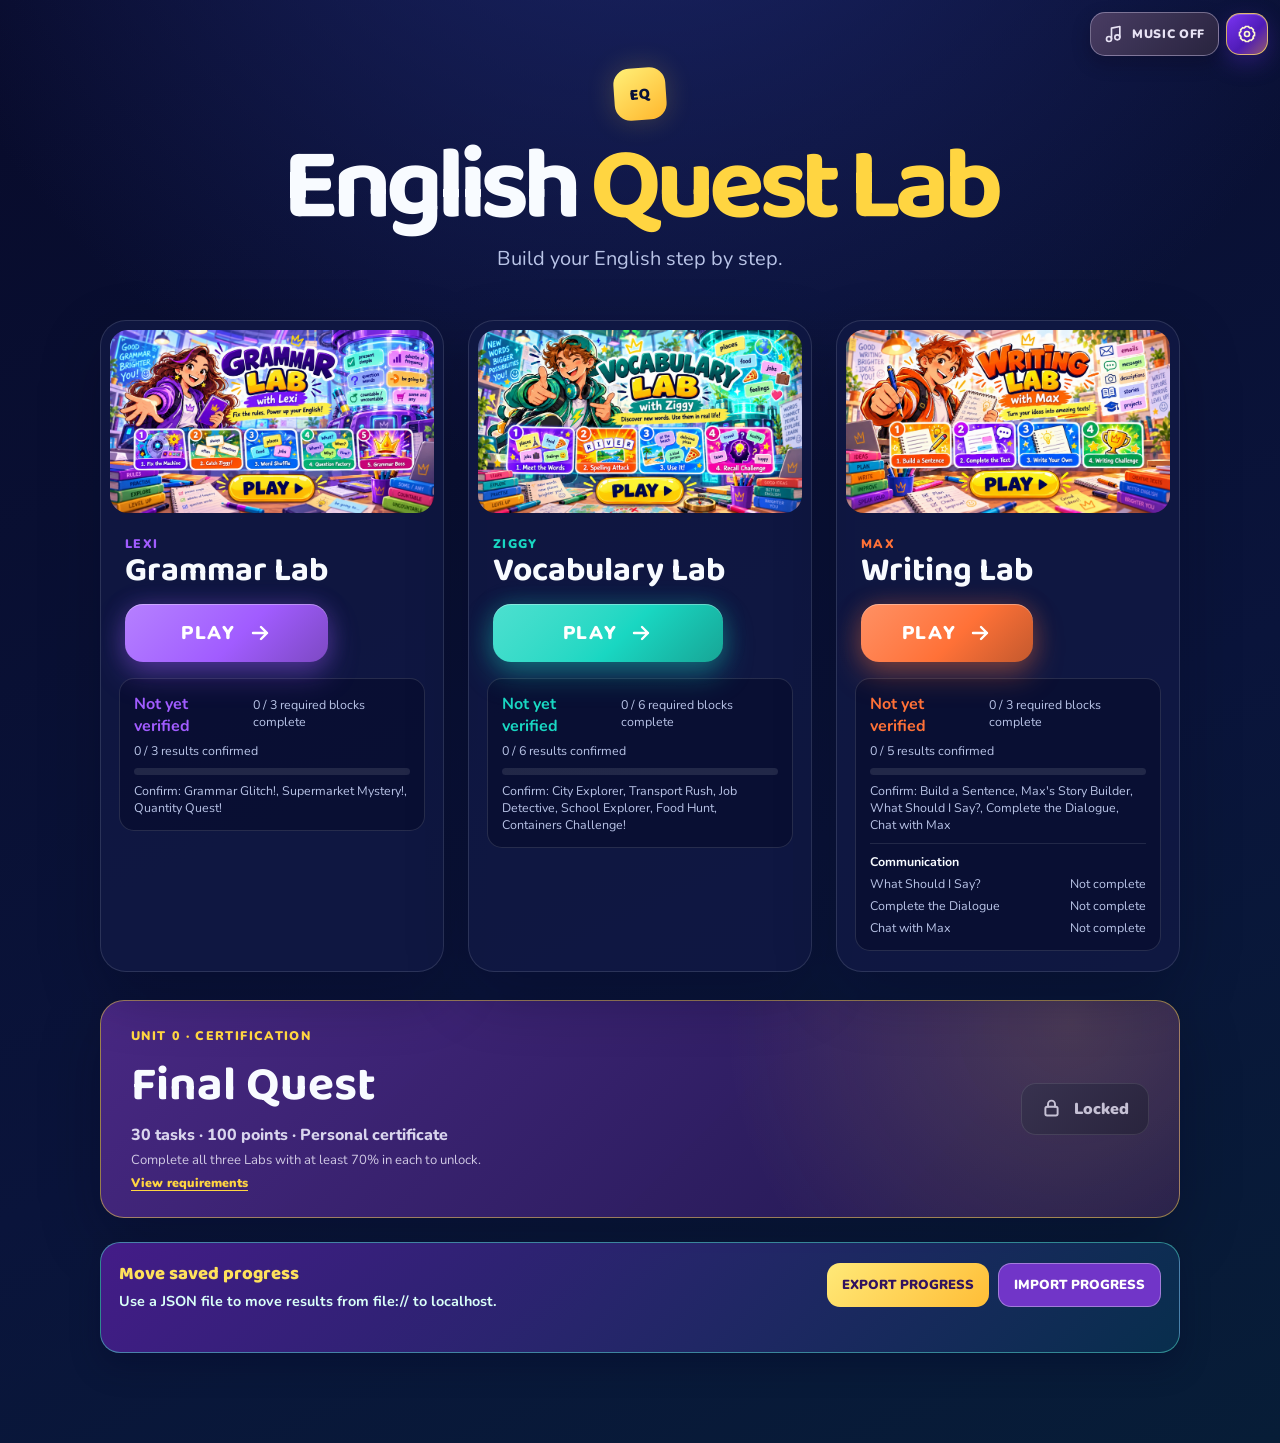
==== commit 84377d41: "Publish complete Unit 1 vocabulary lab" ====
--- a/index.html
+++ b/index.html
@@ -11,6 +11,7 @@
   <link href="https://fonts.googleapis.com/css2?family=Baloo+2:wght@600;700;800&family=Nunito:wght@600;700;800&display=swap" rel="stylesheet">
   <link rel="stylesheet" href="styles.css">
   <link rel="stylesheet" href="navigation.css">
+  <link rel="stylesheet" href="progress-transfer.css">
 </head>
 <body class="home-page">
   <main class="home-shell">
@@ -46,15 +47,13 @@
       </div>
       <a class="final-quest-action" data-final-action href="final-quest.html">Open Final Quest <span aria-hidden="true">→</span></a>
     </section>
-    <section class="progress-data-tools" aria-labelledby="progress-data-title">
-      <div><h2 id="progress-data-title">Progress backup</h2><p>Export a JSON backup before migrating or restoring saved progress.</p><small data-progress-data-status aria-live="polite"></small></div>
-      <div class="progress-data-actions"><button type="button" data-nav-plain data-progress-export>Export JSON</button><button type="button" data-nav-plain data-progress-migrate>Back up &amp; migrate</button><label>Restore JSON<input type="file" accept="application/json,.json" data-progress-import></label></div>
-    </section>
+    <section class="progress-data-tools" data-progress-transfer aria-label="Move saved progress"></section>
   </main>
   <script src="music-control.js"></script>
   <script src="navigation.js"></script>
   <script src="progress-data.js"></script>
   <script src="unit0-readiness.js"></script>
   <script src="home-readiness.js"></script>
+  <script src="progress-transfer.js"></script>
 </body>
 </html>
--- a/styles.css
+++ b/styles.css
@@ -19,6 +19,7 @@
 body::before { content: ""; position: fixed; inset: 0; pointer-events: none; opacity: .16; background-image: linear-gradient(rgba(255,255,255,.035) 1px, transparent 1px), linear-gradient(90deg, rgba(255,255,255,.035) 1px, transparent 1px); background-size: 48px 48px; mask-image: linear-gradient(black, transparent 80%); }
 a { color: inherit; }
 button { font: inherit; }
+img.is-image-retrying, img.is-image-unavailable { visibility: hidden; }
 .shell { width: min(1120px, calc(100% - 40px)); margin-inline: auto; }
 h1, h2, h3, p { margin-top: 0; }
 h1, h2, h3 { font-family: "Baloo 2", system-ui, sans-serif; }
@@ -175,6 +176,57 @@
 .mission-action { min-height: 38px; margin-left: auto; display: inline-flex; align-items: center; justify-content: center; padding: 8px 12px; border-radius: 12px; color: #082d35; background: linear-gradient(135deg,#6dffe0,#20d9c4); box-shadow: 0 8px 18px rgba(25,215,194,.18); font-size: .72rem; font-weight: 900; text-transform: uppercase; letter-spacing: .05em; }
 .theme-grammar .mission-action { color: #281244; background: linear-gradient(135deg,#ffe169,#ffb43e); box-shadow: 0 8px 18px rgba(255,180,62,.2); }
 .mission-card.is-locked .mission-action { color: #9aa8cd; }
+
+/* Unit 1 Vocabulary uses dedicated full-width illustrated covers. */
+.theme-vocabulary .activity-panel[data-unit-id="1"] .mission-grid { grid-template-columns: repeat(2, minmax(0, 1fr)); }
+.theme-vocabulary .activity-panel[data-unit-id="1"] .mission-card.is-final-vocabulary { grid-column: 1 / -1; min-height: 360px; border-color: rgba(255,225,91,.72); background: radial-gradient(circle at 86% 20%,rgba(255,225,91,.18),transparent 28%),linear-gradient(145deg,rgba(82,35,145,.97),rgba(7,39,75,.98) 70%); }
+.theme-vocabulary .mission-card.is-final-vocabulary .mission-character img { max-height: 290px; object-position: center 18%; }
+.theme-vocabulary .mission-card.is-final-vocabulary .mission-title { color: #ffe66e; }
+.theme-vocabulary .mission-card.is-final-vocabulary.is-locked { filter: saturate(.65); }
+.theme-vocabulary .mission-card.is-unit1-cover {
+  grid-template-columns: minmax(0, 1fr);
+  grid-template-areas: "character" "top" "topic" "title" "wordcount" "stages" "footer";
+  grid-template-rows: auto auto auto auto auto 1fr auto;
+  gap: 8px;
+  min-height: 650px;
+  padding: 0;
+  border-color: rgba(86,255,222,.72);
+  background: radial-gradient(circle at 85% 90%, rgba(255,205,54,.14), transparent 32%), linear-gradient(155deg, rgba(75,31,132,.97), rgba(11,34,77,.98) 58%, rgba(8,91,91,.94));
+}
+.theme-vocabulary .mission-card.is-unit1-cover::before { width: 240px; background: rgba(148,62,255,.15); }
+.theme-vocabulary .mission-card.is-unit1-cover::after { display: none; }
+.theme-vocabulary .mission-card.is-unit1-cover .mission-character {
+  width: 100%;
+  min-height: 0;
+  aspect-ratio: 5 / 4;
+  overflow: hidden;
+  align-items: stretch;
+  border-bottom: 2px solid rgba(91,255,223,.46);
+  background: #25115f;
+}
+.theme-vocabulary .mission-card.is-unit1-cover .mission-character::before { display: none; }
+.theme-vocabulary .mission-card.is-unit1-cover .mission-character img {
+  width: 100%;
+  height: 100%;
+  max-width: none;
+  object-fit: contain;
+  object-position: center;
+  filter: none;
+}
+.theme-vocabulary .mission-card.is-unit1-cover .mission-card-top,
+.theme-vocabulary .mission-card.is-unit1-cover .mission-topic,
+.theme-vocabulary .mission-card.is-unit1-cover .mission-title,
+.theme-vocabulary .mission-card.is-unit1-cover .mission-word-count,
+.theme-vocabulary .mission-card.is-unit1-cover .mission-stages,
+.theme-vocabulary .mission-card.is-unit1-cover .mission-card-footer { margin-inline: 20px; }
+.theme-vocabulary .mission-card.is-unit1-cover .mission-card-top { margin-top: 10px; }
+.theme-vocabulary .mission-card.is-unit1-cover .mission-topic { align-self: end; color: #79ffe2; }
+.theme-vocabulary .mission-card.is-unit1-cover .mission-title { font-size: clamp(1.55rem, 2.5vw, 2rem); }
+.theme-vocabulary .mission-card.is-unit1-cover .mission-word-count { color: #ffe26a; background: rgba(255,210,57,.15); }
+.theme-vocabulary .mission-card.is-unit1-cover .mission-stages { align-self: start; }
+.theme-vocabulary .mission-card.is-unit1-cover .mission-stages > span { border-color: rgba(113,255,224,.36); background: rgba(7,21,63,.6); }
+.theme-vocabulary .mission-card.is-unit1-cover .mission-card-footer { align-self: end; padding-bottom: 20px; }
+.theme-vocabulary .mission-card.is-unit1-cover .mission-action { color: #231047; background: linear-gradient(135deg,#ffe66e,#ffb52f); box-shadow: 0 8px 22px rgba(255,186,46,.25); }
 .legacy-lab-redirect { display: grid; grid-template-columns: minmax(220px,.65fr) minmax(280px,1fr); align-items: center; gap: 38px; min-height: 100vh; padding-block: 50px; }
 .legacy-lab-redirect img { display: block; width: 100%; max-height: 520px; object-fit: contain; filter: drop-shadow(0 24px 30px rgba(0,0,25,.42)); }
 .legacy-lab-redirect h1 { margin-bottom: 10px; font-size: clamp(3rem,7vw,5.5rem); line-height: .95; }
@@ -194,6 +246,8 @@
   .units-section { margin-top: 62px; }
   .unit-grid { grid-template-columns: 1fr; }
   .mission-grid { grid-template-columns: 1fr; }
+  .theme-vocabulary .activity-panel[data-unit-id="1"] .mission-grid { grid-template-columns: 1fr; }
+  .theme-vocabulary .activity-panel[data-unit-id="1"] .mission-card.is-final-vocabulary { grid-column: auto; }
 }
 
 @media (min-width: 821px) and (max-width: 1080px) {
@@ -230,6 +284,17 @@
   .mission-stages > span { font-size: .59rem; }
   .mission-card-footer { align-items: flex-start; flex-direction: column; }
   .mission-action { margin-left: 0; }
+  .theme-vocabulary .mission-card.is-unit1-cover { min-height: 0; }
+  .theme-vocabulary .mission-card.is-unit1-cover .mission-card-top,
+  .theme-vocabulary .mission-card.is-unit1-cover .mission-topic,
+  .theme-vocabulary .mission-card.is-unit1-cover .mission-title,
+  .theme-vocabulary .mission-card.is-unit1-cover .mission-word-count,
+  .theme-vocabulary .mission-card.is-unit1-cover .mission-stages,
+  .theme-vocabulary .mission-card.is-unit1-cover .mission-card-footer { margin-inline: 14px; }
+  .theme-vocabulary .mission-card.is-unit1-cover .mission-stages { display: grid; grid-template-columns: repeat(3, minmax(0,1fr)); width: auto; }
+  .theme-vocabulary .mission-card.is-unit1-cover .mission-stages > span { place-items: center; min-width: 0; padding-inline: 4px; text-align: center; }
+  .theme-vocabulary .mission-card.is-unit1-cover .mission-card-footer { align-items: center; flex-direction: row; padding-bottom: 15px; }
+  .theme-vocabulary .mission-card.is-unit1-cover .mission-action { margin-left: auto; }
   .legacy-lab-redirect { grid-template-columns: 1fr; text-align: center; }
   .legacy-lab-redirect img { max-height: 300px; }
   .legacy-lab-redirect .nav-button { margin-inline: auto; }
@@ -242,3 +307,132 @@
 
 :focus-visible { outline: 3px solid var(--yellow); outline-offset: 4px; }
 .progress-data-tools{max-width:1180px;margin:24px auto 0;padding:18px 22px;border:1px solid rgba(255,255,255,.16);border-radius:18px;display:flex;align-items:center;justify-content:space-between;gap:18px;background:rgba(9,13,50,.72);color:#fff}.progress-data-tools h2{margin:0;font-size:1.15rem}.progress-data-tools p{margin:4px 0}.progress-data-tools small{display:block;min-height:1.2em;color:#d9ddff}.progress-data-actions{display:flex;align-items:center;gap:10px;flex-wrap:wrap}.progress-data-actions button,.progress-data-actions label{border:0;border-radius:999px;padding:10px 14px;background:#fff;color:#11133e;font:800 .85rem Nunito,sans-serif;cursor:pointer}.progress-data-actions input{position:absolute;width:1px;height:1px;opacity:0}@media(max-width:720px){.progress-data-tools{align-items:stretch;flex-direction:column}}
+
+/* Unit 1 Final Vocabulary uses one self-sized cover, not the tall mission-cover grid. */
+.theme-vocabulary .activity-panel[data-unit-id="1"] .mission-card.is-unit1-cover.is-final-vocabulary {
+  grid-column: 1 / -1;
+  display: grid;
+  grid-template-columns: minmax(260px, 38%) minmax(0, 1fr);
+  grid-template-areas: "character finalcontent";
+  grid-template-rows: auto;
+  align-items: center;
+  gap: clamp(22px, 4vw, 52px);
+  min-height: 0;
+  padding: clamp(22px, 3vw, 34px);
+  border: 2px solid rgba(255,225,91,.78);
+  border-radius: 30px;
+  background: radial-gradient(circle at 7% 15%,rgba(95,255,225,.2),transparent 22%),radial-gradient(circle at 88% 86%,rgba(255,225,91,.19),transparent 27%),linear-gradient(135deg,#6a2db4 0%,#35146f 45%,#151858 100%);
+  box-shadow: inset 0 1px rgba(255,255,255,.12),0 22px 46px rgba(7,4,40,.34),0 0 30px rgba(117,54,215,.2);
+}
+.theme-vocabulary .mission-card.is-unit1-cover.is-final-vocabulary::before {
+  content: "";
+  position: absolute;
+  inset: 18px 22px auto auto;
+  width: 90px;
+  height: 48px;
+  background: radial-gradient(circle at 12% 32%,#ffe66e 0 2px,transparent 3px),radial-gradient(circle at 56% 72%,#65f5df 0 3px,transparent 4px),radial-gradient(circle at 88% 18%,#fff 0 2px,transparent 3px);
+  opacity: .8;
+  filter: drop-shadow(0 0 7px rgba(255,230,110,.8));
+}
+.theme-vocabulary .mission-card.is-unit1-cover.is-final-vocabulary::after {
+  content: "";
+  position: absolute;
+  left: 30%;
+  bottom: 18px;
+  width: 58px;
+  height: 58px;
+  border: 2px solid rgba(101,245,223,.28);
+  border-radius: 50%;
+  box-shadow: 0 0 24px rgba(101,245,223,.15);
+  pointer-events: none;
+}
+.theme-vocabulary .mission-card.is-unit1-cover.is-final-vocabulary .final-vocabulary-ziggy {
+  grid-area: character;
+  position: relative;
+  z-index: 1;
+  width: 100%;
+  min-height: 0;
+  aspect-ratio: auto;
+  align-self: stretch;
+  overflow: visible;
+  border: 0;
+  background: radial-gradient(ellipse at 50% 78%,rgba(255,224,83,.2),transparent 58%);
+}
+.theme-vocabulary .mission-card.is-unit1-cover.is-final-vocabulary .final-vocabulary-ziggy::before { display: none; }
+.theme-vocabulary .mission-card.is-unit1-cover.is-final-vocabulary .final-vocabulary-ziggy img {
+  width: min(100%, 330px);
+  height: clamp(280px, 31vw, 370px);
+  max-width: none;
+  max-height: none;
+  object-fit: contain;
+  object-position: center;
+  filter: drop-shadow(0 20px 20px rgba(5,2,34,.42));
+}
+.final-vocabulary-content {
+  grid-area: finalcontent;
+  position: relative;
+  z-index: 1;
+  display: flex;
+  flex-direction: column;
+  align-items: flex-start;
+  min-width: 0;
+}
+.final-vocabulary-kicker { color: #7ffff0; font-size: clamp(.72rem,1.2vw,.88rem); font-weight: 900; letter-spacing: .14em; }
+.theme-vocabulary .mission-card.is-unit1-cover.is-final-vocabulary .mission-title {
+  margin: 8px 0 10px;
+  color: #ffe66e;
+  font-size: clamp(2.35rem,4.35vw,4.05rem);
+  line-height: .86;
+  text-wrap: balance;
+  text-shadow: 0 5px 0 rgba(43,10,91,.34);
+}
+.theme-vocabulary .mission-card.is-unit1-cover.is-final-vocabulary .mission-description {
+  grid-column: auto;
+  margin: 0 0 16px;
+  color: #fff;
+  font-size: clamp(1.08rem,2vw,1.42rem);
+  font-weight: 900;
+}
+.theme-vocabulary .mission-card.is-unit1-cover.is-final-vocabulary .mission-word-count {
+  width: fit-content;
+  margin: 0 0 12px;
+  padding: 9px 15px;
+  border: 1px solid rgba(255,255,255,.5);
+  color: #301253;
+  background: linear-gradient(135deg,#fff181,#ffc53e);
+  box-shadow: 0 8px 20px rgba(255,189,50,.2);
+  font-size: clamp(.78rem,1.4vw,.98rem);
+}
+.final-vocabulary-badges { display: flex; flex-wrap: wrap; gap: 9px; margin-bottom: 16px; }
+.final-vocabulary-badges > span { padding: 7px 11px; border: 1px solid rgba(101,245,223,.52); border-radius: 999px; color: #bafff4; background: rgba(7,19,68,.42); font-size: .72rem; font-weight: 900; letter-spacing: .05em; }
+.final-vocabulary-lock-message { max-width: 620px; margin: 0 0 15px; padding: 11px 14px; border-left: 4px solid #ffe66e; border-radius: 4px 13px 13px 4px; color: #fff3bd; background: rgba(17,10,62,.5); font-size: .87rem; font-weight: 800; line-height: 1.38; }
+.theme-vocabulary .mission-card.is-unit1-cover.is-final-vocabulary .mission-card-footer { display: flex; align-items: center; justify-content: flex-start; flex-wrap: wrap; gap: 12px; min-height: 0; margin: 0; padding: 0; }
+.theme-vocabulary .mission-card.is-unit1-cover.is-final-vocabulary .mission-action { min-height: 54px; margin: 0; padding: 13px 24px; color: #2c1457; background: linear-gradient(135deg,#fff181,#ffb62d); box-shadow: 0 12px 26px rgba(255,182,45,.32); font-size: clamp(.82rem,1.5vw,1rem); }
+.theme-vocabulary .mission-card.is-unit1-cover.is-final-vocabulary.is-locked { filter: none; border-color: rgba(255,225,91,.55); }
+.theme-vocabulary .mission-card.is-unit1-cover.is-final-vocabulary.is-locked .mission-action { color: #43315f; background: linear-gradient(135deg,#ded4ee,#aaa0c5); box-shadow: none; }
+
+@media (max-width: 820px) {
+  .theme-vocabulary .activity-panel[data-unit-id="1"] .mission-card.is-unit1-cover.is-final-vocabulary {
+    grid-column: auto;
+    grid-template-columns: minmax(0,1fr);
+    grid-template-areas: "character" "finalcontent";
+    grid-template-rows: auto auto;
+    gap: 8px;
+    padding: 22px 18px 24px;
+  }
+  .theme-vocabulary .mission-card.is-unit1-cover.is-final-vocabulary .final-vocabulary-ziggy { min-height: 0; align-self: center; }
+  .theme-vocabulary .mission-card.is-unit1-cover.is-final-vocabulary .final-vocabulary-ziggy img { width: min(72vw,280px); height: clamp(210px,66vw,290px); }
+  .final-vocabulary-content { align-items: center; text-align: center; }
+  .theme-vocabulary .mission-card.is-unit1-cover.is-final-vocabulary .mission-title { font-size: clamp(2.05rem,10.2vw,3.25rem); }
+  .theme-vocabulary .mission-card.is-unit1-cover.is-final-vocabulary .mission-description { margin-bottom: 14px; }
+  .final-vocabulary-badges { justify-content: center; }
+  .final-vocabulary-lock-message { border-left: 0; border-top: 4px solid #ffe66e; border-radius: 12px; }
+  .theme-vocabulary .mission-card.is-unit1-cover.is-final-vocabulary .mission-card-footer { justify-content: center; flex-direction: column; width: 100%; }
+  .theme-vocabulary .mission-card.is-unit1-cover.is-final-vocabulary .mission-action { width: min(100%,340px); }
+}
+
+@media (max-width: 390px) {
+  .theme-vocabulary .activity-panel[data-unit-id="1"] .mission-card.is-unit1-cover.is-final-vocabulary { padding-inline: 14px; border-radius: 24px; }
+  .theme-vocabulary .mission-card.is-unit1-cover.is-final-vocabulary .mission-title { font-size: clamp(1.9rem,10.5vw,2.5rem); }
+  .theme-vocabulary .mission-card.is-unit1-cover.is-final-vocabulary .mission-word-count { padding-inline: 11px; font-size: .73rem; }
+}
--- a/progress-transfer.css
+++ b/progress-transfer.css
@@ -0,0 +1 @@
+.progress-transfer-slot{width:min(1180px,calc(100% - 28px));margin:0 auto 16px}.progress-data-tools[data-progress-transfer],.progress-transfer-slot[data-progress-transfer]{display:grid;grid-template-columns:minmax(0,1fr) auto;align-items:center;gap:10px 22px;padding:16px 18px;border:1px solid rgba(85,229,209,.5);border-radius:20px;color:#fff;background:linear-gradient(135deg,rgba(70,29,139,.96),rgba(8,47,78,.96));box-shadow:0 14px 30px rgba(3,5,35,.25)}.progress-transfer-copy{display:grid;gap:2px}.progress-transfer-copy strong{color:#ffe15b;font:900 1.15rem "Baloo 2",sans-serif}.progress-transfer-copy span{color:#d9fff8;font-size:.9rem;font-weight:700}.progress-transfer-actions{display:flex;flex-wrap:wrap;justify-content:flex-end;gap:9px}.progress-transfer-actions button,.progress-transfer-actions label,.progress-transfer-dialog-actions button{display:inline-flex;align-items:center;justify-content:center;min-height:44px;padding:10px 15px;border:0;border-radius:13px;font:900 .82rem "Nunito",sans-serif;cursor:pointer}.progress-transfer-actions button{color:#32125f;background:linear-gradient(135deg,#ffe978,#ffbd36)}.progress-transfer-actions label{color:#fff;background:#7135c8;border:1px solid rgba(255,255,255,.35)}.progress-transfer-actions input{position:absolute;width:1px;height:1px;opacity:0;pointer-events:none}.progress-transfer-slot small,.progress-data-tools[data-progress-transfer] small{grid-column:1/-1;min-height:1.1em;color:#c9fff6;font-weight:800}.progress-transfer-overlay{position:fixed;z-index:10000;inset:0;display:grid;place-items:center;padding:14px;background:rgba(3,5,28,.78);backdrop-filter:blur(7px)}.progress-transfer-dialog{width:min(760px,100%);max-height:calc(100vh - 28px);overflow:auto;padding:clamp(20px,4vw,34px);border:2px solid #55e5d1;border-radius:26px;color:#32125f;background:#fffaf0;box-shadow:0 30px 80px rgba(0,0,20,.5)}.progress-transfer-dialog h2{margin:0;color:#32125f;font:900 clamp(1.8rem,5vw,2.7rem) "Baloo 2",sans-serif}.progress-transfer-lead{margin:4px 0 20px;font-weight:800}.progress-transfer-compare{display:grid;grid-template-columns:1fr 1fr;gap:12px}.progress-transfer-compare article{padding:15px;border:2px solid #55e5d1;border-radius:18px;background:#fff}.progress-transfer-compare h3{margin:0 0 8px;color:#6429a5;font:900 1.08rem "Baloo 2",sans-serif}.progress-transfer-compare ul{display:grid;gap:5px;margin:0;padding-left:19px;font-size:.9rem}.progress-transfer-safety{padding:13px 15px;border-radius:14px;color:#49206f;background:#fff0a8;line-height:1.4}.progress-transfer-dialog-actions{display:flex;justify-content:flex-end;gap:10px}.progress-transfer-dialog-actions button:first-child{color:#32125f;background:#e8e0ef}.progress-transfer-dialog-actions button:last-child{color:#32125f;background:linear-gradient(135deg,#ffe15b,#ffb52e)}.progress-transfer-dialog-actions button:disabled{opacity:.55}.progress-transfer-open{overflow:hidden}@media(max-width:700px){.progress-data-tools[data-progress-transfer],.progress-transfer-slot[data-progress-transfer]{grid-template-columns:1fr;text-align:center}.progress-transfer-actions{display:grid;grid-template-columns:1fr 1fr}.progress-transfer-actions button,.progress-transfer-actions label{width:100%}.progress-transfer-compare{grid-template-columns:1fr}.progress-transfer-dialog-actions{display:grid;grid-template-columns:1fr 1fr}}@media(max-width:390px){.progress-transfer-slot{width:calc(100% - 18px)}.progress-transfer-actions,.progress-transfer-dialog-actions{grid-template-columns:1fr}.progress-transfer-dialog{padding:18px 14px;border-radius:20px}}
